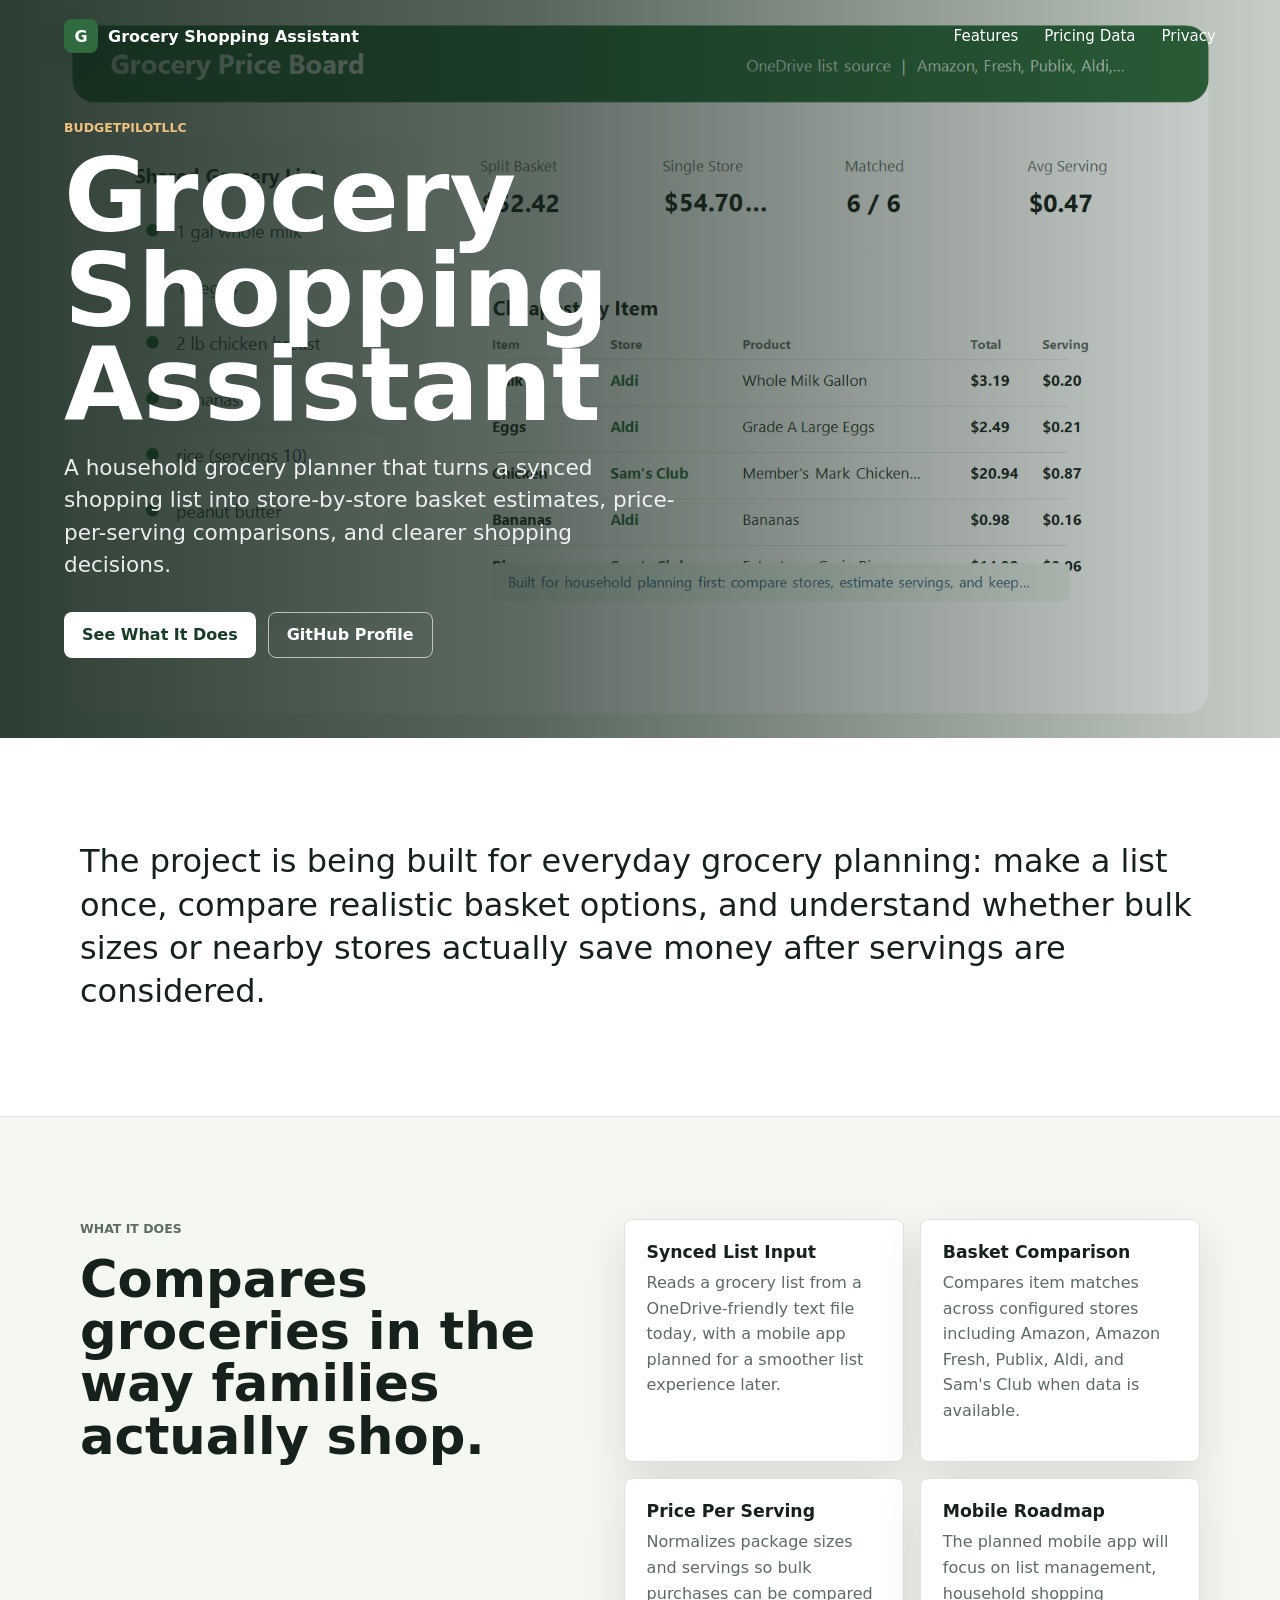
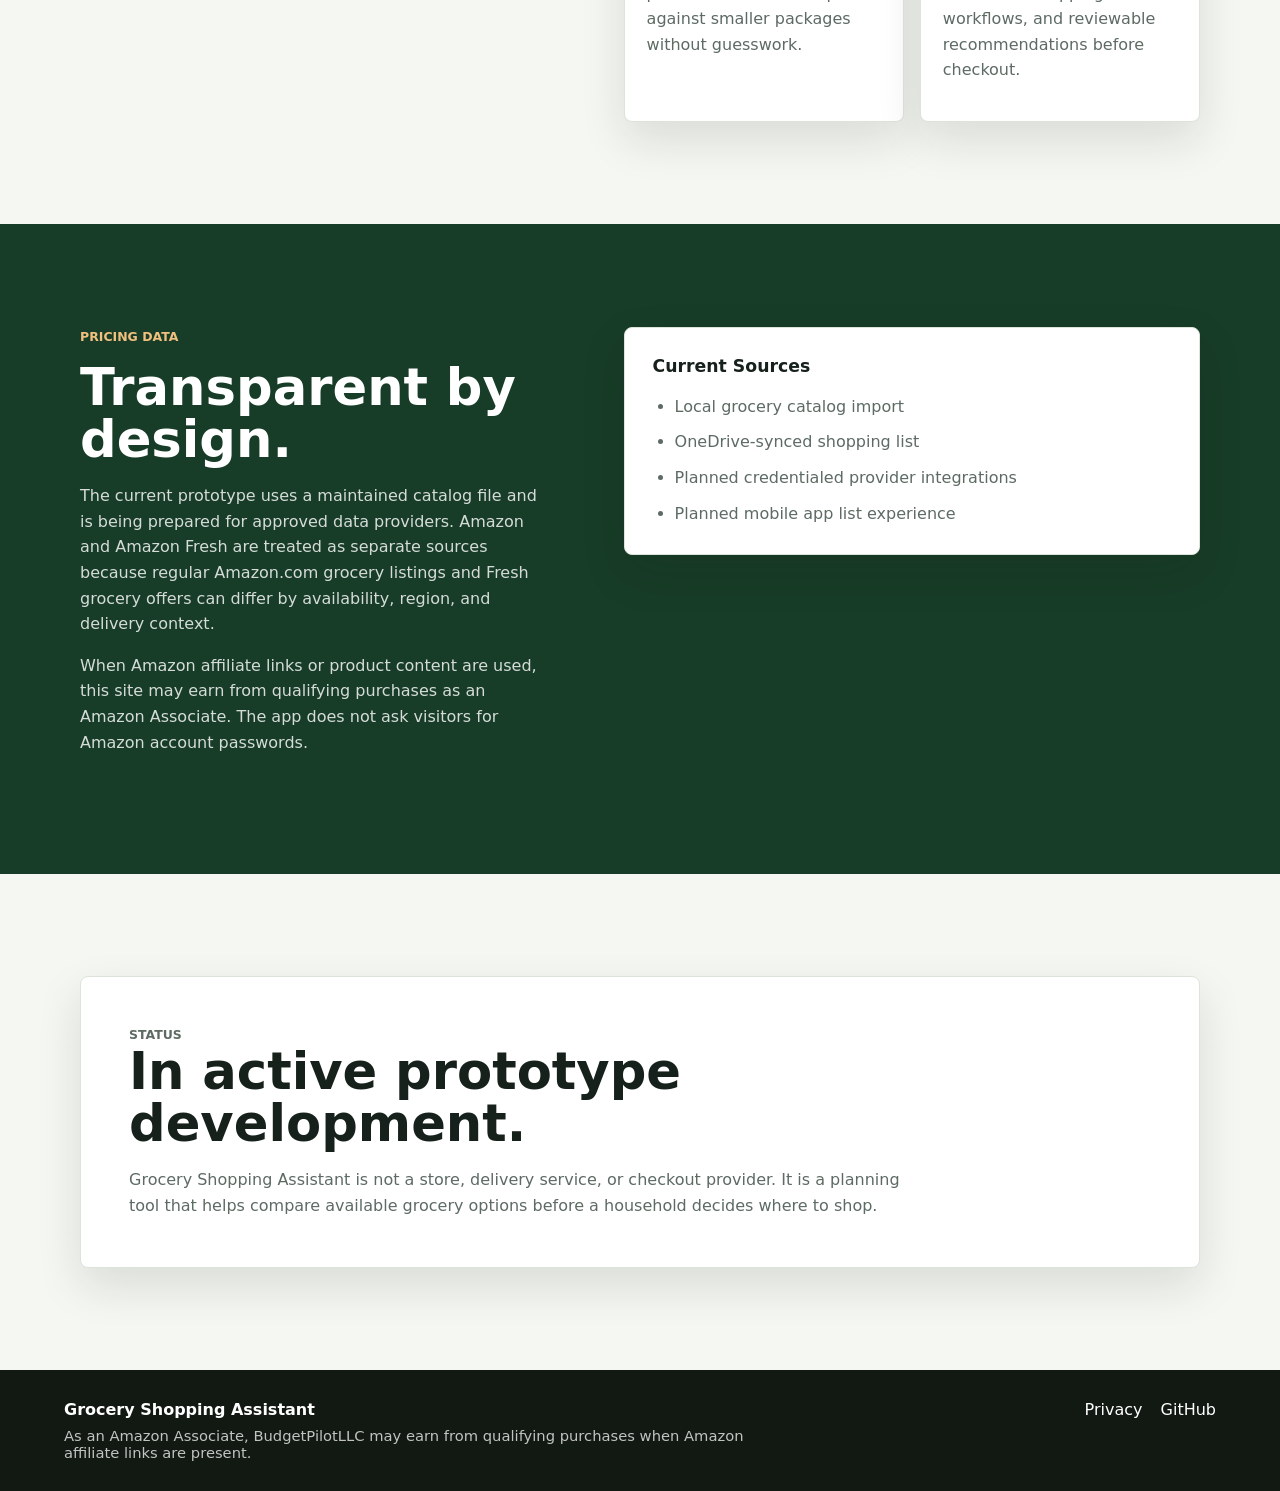
==== docs/index.html @ 8208e03b "Organize project and GitHub Pages site" ====
<!doctype html>
<html lang="en">
<head>
  <meta charset="utf-8">
  <meta name="viewport" content="width=device-width, initial-scale=1">
  <title>Grocery Shopping Assistant | BudgetPilotLLC</title>
  <meta name="description" content="Grocery Shopping Assistant helps households compare grocery basket options, estimate price per serving, and plan store trips from a synced grocery list.">
  <link rel="canonical" href="https://budgetpilotllc.github.io/grocery-shopping-assistant/">
  <meta property="og:title" content="Grocery Shopping Assistant">
  <meta property="og:description" content="A practical grocery planning tool for comparing basket options and price per serving.">
  <meta property="og:image" content="https://budgetpilotllc.github.io/grocery-shopping-assistant/assets/app-preview.png">
  <meta property="og:type" content="website">
  <link rel="stylesheet" href="site.css">
</head>
<body>
  <header class="site-nav">
    <a class="brand" href="./" aria-label="Grocery Shopping Assistant home">
      <span class="brand-mark">G</span>
      <span>Grocery Shopping Assistant</span>
    </a>
    <nav aria-label="Primary">
      <a href="#features">Features</a>
      <a href="#pricing-data">Pricing Data</a>
      <a href="privacy.html">Privacy</a>
    </nav>
  </header>

  <main>
    <section class="hero">
      <div class="hero-content">
        <p class="eyebrow">BudgetPilotLLC</p>
        <h1>Grocery Shopping Assistant</h1>
        <p class="hero-copy">A household grocery planner that turns a synced shopping list into store-by-store basket estimates, price-per-serving comparisons, and clearer shopping decisions.</p>
        <div class="hero-actions">
          <a class="button primary" href="#features">See What It Does</a>
          <a class="button secondary" href="https://github.com/BudgetPilotLLC" rel="noreferrer">GitHub Profile</a>
        </div>
      </div>
    </section>

    <section class="intro band">
      <div class="section-inner">
        <p class="lead">The project is being built for everyday grocery planning: make a list once, compare realistic basket options, and understand whether bulk sizes or nearby stores actually save money after servings are considered.</p>
      </div>
    </section>

    <section class="section" id="features">
      <div class="section-inner two-column">
        <div>
          <p class="eyebrow">What It Does</p>
          <h2>Compares groceries in the way families actually shop.</h2>
        </div>
        <div class="feature-list">
          <article>
            <h3>Synced List Input</h3>
            <p>Reads a grocery list from a OneDrive-friendly text file today, with a mobile app planned for a smoother list experience later.</p>
          </article>
          <article>
            <h3>Basket Comparison</h3>
            <p>Compares item matches across configured stores including Amazon, Amazon Fresh, Publix, Aldi, and Sam's Club when data is available.</p>
          </article>
          <article>
            <h3>Price Per Serving</h3>
            <p>Normalizes package sizes and servings so bulk purchases can be compared against smaller packages without guesswork.</p>
          </article>
          <article>
            <h3>Mobile Roadmap</h3>
            <p>The planned mobile app will focus on list management, household shopping workflows, and reviewable recommendations before checkout.</p>
          </article>
        </div>
      </div>
    </section>

    <section class="section contrast" id="pricing-data">
      <div class="section-inner split">
        <div>
          <p class="eyebrow">Pricing Data</p>
          <h2>Transparent by design.</h2>
          <p>The current prototype uses a maintained catalog file and is being prepared for approved data providers. Amazon and Amazon Fresh are treated as separate sources because regular Amazon.com grocery listings and Fresh grocery offers can differ by availability, region, and delivery context.</p>
          <p>When Amazon affiliate links or product content are used, this site may earn from qualifying purchases as an Amazon Associate. The app does not ask visitors for Amazon account passwords.</p>
        </div>
        <div class="data-panel">
          <h3>Current Sources</h3>
          <ul>
            <li>Local grocery catalog import</li>
            <li>OneDrive-synced shopping list</li>
            <li>Planned credentialed provider integrations</li>
            <li>Planned mobile app list experience</li>
          </ul>
        </div>
      </div>
    </section>

    <section class="section">
      <div class="section-inner">
        <div class="callout">
          <p class="eyebrow">Status</p>
          <h2>In active prototype development.</h2>
          <p>Grocery Shopping Assistant is not a store, delivery service, or checkout provider. It is a planning tool that helps compare available grocery options before a household decides where to shop.</p>
        </div>
      </div>
    </section>
  </main>

  <footer>
    <div>
      <strong>Grocery Shopping Assistant</strong>
      <p>As an Amazon Associate, BudgetPilotLLC may earn from qualifying purchases when Amazon affiliate links are present.</p>
    </div>
    <div class="footer-links">
      <a href="privacy.html">Privacy</a>
      <a href="https://github.com/BudgetPilotLLC" rel="noreferrer">GitHub</a>
    </div>
  </footer>
</body>
</html>
---- docs/site.css ----
:root {
  --ink: #17211b;
  --muted: #5d6b63;
  --surface: #ffffff;
  --paper: #f5f7f2;
  --line: #dce4da;
  --green: #2f6b3f;
  --green-dark: #173c27;
  --teal: #167c80;
  --blue: #315f86;
  --amber: #b56b21;
  --shadow: 0 18px 46px rgba(23, 33, 27, 0.12);
}

* {
  box-sizing: border-box;
}

html {
  scroll-behavior: smooth;
}

body {
  margin: 0;
  color: var(--ink);
  background: var(--paper);
  font-family: Inter, ui-sans-serif, system-ui, -apple-system, BlinkMacSystemFont, "Segoe UI", sans-serif;
}

a {
  color: inherit;
}

.site-nav {
  position: fixed;
  inset: 0 0 auto;
  z-index: 10;
  min-height: 72px;
  display: flex;
  align-items: center;
  justify-content: space-between;
  gap: 18px;
  padding: 16px clamp(18px, 5vw, 72px);
  color: white;
}

.site-nav.plain {
  position: sticky;
  color: var(--ink);
  background: rgba(255, 255, 255, 0.92);
  border-bottom: 1px solid var(--line);
  backdrop-filter: blur(14px);
}

.brand,
nav,
.hero-actions,
.footer-links {
  display: flex;
  align-items: center;
}

.brand {
  gap: 10px;
  text-decoration: none;
  font-weight: 800;
}

.brand-mark {
  width: 34px;
  height: 34px;
  display: grid;
  place-items: center;
  border-radius: 8px;
  background: var(--green);
  color: white;
  box-shadow: 0 8px 20px rgba(23, 33, 27, 0.18);
}

nav {
  gap: clamp(12px, 3vw, 26px);
  font-size: 0.94rem;
}

nav a,
.footer-links a {
  text-decoration: none;
  color: inherit;
}

nav a:hover,
.footer-links a:hover {
  text-decoration: underline;
}

.hero {
  min-height: 82vh;
  display: flex;
  align-items: center;
  padding: 110px clamp(18px, 5vw, 72px) 70px;
  background-image:
    linear-gradient(90deg, rgba(18, 37, 26, 0.88) 0%, rgba(18, 37, 26, 0.68) 42%, rgba(18, 37, 26, 0.18) 100%),
    url("assets/app-preview.png");
  background-size: cover;
  background-position: center;
  color: white;
}

.hero-content {
  width: min(720px, 100%);
}

.eyebrow {
  margin: 0 0 14px;
  color: var(--amber);
  font-size: 0.78rem;
  font-weight: 850;
  letter-spacing: 0;
  text-transform: uppercase;
}

.hero .eyebrow {
  color: #f0c07e;
}

h1,
h2,
h3,
p {
  margin-top: 0;
}

h1 {
  margin-bottom: 20px;
  max-width: 700px;
  font-size: clamp(3rem, 8vw, 6.6rem);
  line-height: 0.92;
  letter-spacing: 0;
}

h2 {
  margin-bottom: 18px;
  font-size: clamp(2rem, 4vw, 3.5rem);
  line-height: 1.02;
  letter-spacing: 0;
}

h3 {
  margin-bottom: 8px;
  font-size: 1.08rem;
}

.hero-copy {
  max-width: 620px;
  color: rgba(255, 255, 255, 0.9);
  font-size: clamp(1.08rem, 2vw, 1.35rem);
  line-height: 1.5;
}

.hero-actions {
  flex-wrap: wrap;
  gap: 12px;
  margin-top: 30px;
}

.button {
  min-height: 46px;
  display: inline-flex;
  align-items: center;
  justify-content: center;
  border-radius: 8px;
  padding: 0 18px;
  text-decoration: none;
  font-weight: 800;
}

.button.primary {
  color: var(--green-dark);
  background: white;
}

.button.secondary {
  color: white;
  border: 1px solid rgba(255, 255, 255, 0.64);
}

.band {
  background: var(--surface);
  border-bottom: 1px solid var(--line);
}

.section,
.intro {
  padding: clamp(54px, 8vw, 108px) clamp(18px, 5vw, 72px);
}

.section-inner {
  width: min(1120px, 100%);
  margin: 0 auto;
}

.lead {
  margin-bottom: 0;
  font-size: clamp(1.35rem, 3vw, 2rem);
  line-height: 1.35;
}

.two-column,
.split {
  display: grid;
  grid-template-columns: minmax(0, 0.9fr) minmax(0, 1.1fr);
  gap: clamp(32px, 6vw, 72px);
  align-items: start;
}

.feature-list {
  display: grid;
  grid-template-columns: repeat(2, minmax(0, 1fr));
  gap: 16px;
}

.feature-list article,
.data-panel,
.callout {
  border: 1px solid var(--line);
  border-radius: 8px;
  background: var(--surface);
  box-shadow: var(--shadow);
}

.feature-list article {
  padding: 22px;
}

.feature-list p,
.data-panel li,
.section p,
.document p {
  color: var(--muted);
  line-height: 1.6;
}

.contrast {
  color: white;
  background: var(--green-dark);
}

.contrast .eyebrow {
  color: #f0c07e;
}

.contrast p {
  color: rgba(255, 255, 255, 0.82);
}

.data-panel {
  padding: 28px;
  color: var(--ink);
}

.data-panel ul {
  margin: 18px 0 0;
  padding-left: 22px;
}

.data-panel li + li {
  margin-top: 10px;
}

.callout {
  padding: clamp(28px, 5vw, 48px);
}

.callout h2 {
  max-width: 760px;
}

.callout p {
  max-width: 780px;
  margin-bottom: 0;
}

footer {
  display: flex;
  justify-content: space-between;
  gap: 24px;
  padding: 30px clamp(18px, 5vw, 72px);
  color: white;
  background: #121913;
}

footer p {
  max-width: 680px;
  margin: 8px 0 0;
  color: rgba(255, 255, 255, 0.74);
  font-size: 0.92rem;
}

.footer-links {
  gap: 18px;
  align-self: start;
}

.plain-page {
  background: var(--surface);
}

.document {
  width: min(860px, calc(100% - 36px));
  margin: 0 auto;
  padding: clamp(54px, 8vw, 90px) 0;
}

.document h1 {
  color: var(--ink);
  font-size: clamp(2.8rem, 7vw, 4.8rem);
}

.document h2 {
  margin: 38px 0 10px;
  font-size: clamp(1.35rem, 3vw, 2rem);
}

.updated {
  color: var(--muted);
}

@media (max-width: 820px) {
  .site-nav {
    position: absolute;
    align-items: flex-start;
    flex-direction: column;
  }

  .site-nav.plain {
    position: sticky;
  }

  nav {
    width: 100%;
    justify-content: space-between;
  }

  .hero {
    min-height: 78vh;
    align-items: flex-end;
    background-image:
      linear-gradient(180deg, rgba(18, 37, 26, 0.32) 0%, rgba(18, 37, 26, 0.9) 72%),
      url("assets/app-preview.png");
  }

  .two-column,
  .split,
  .feature-list {
    grid-template-columns: 1fr;
  }

  footer {
    flex-direction: column;
  }
}
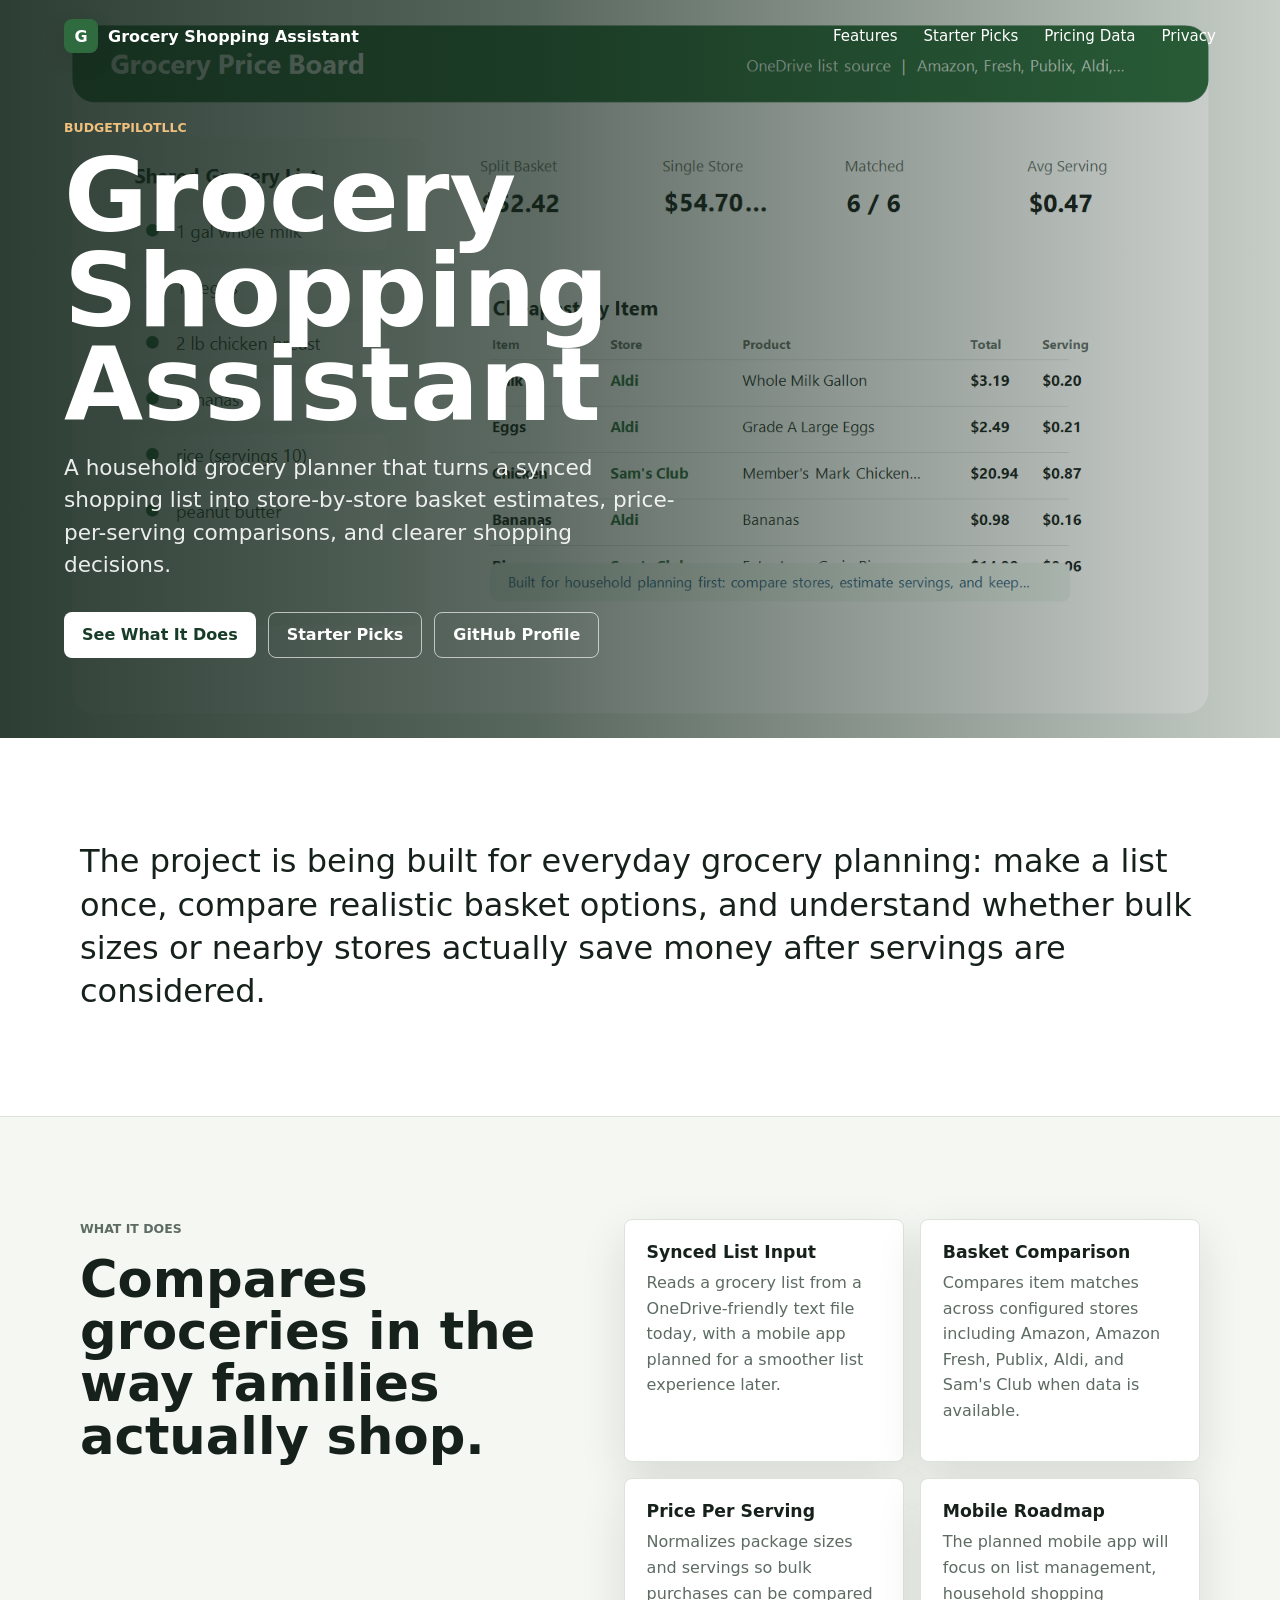
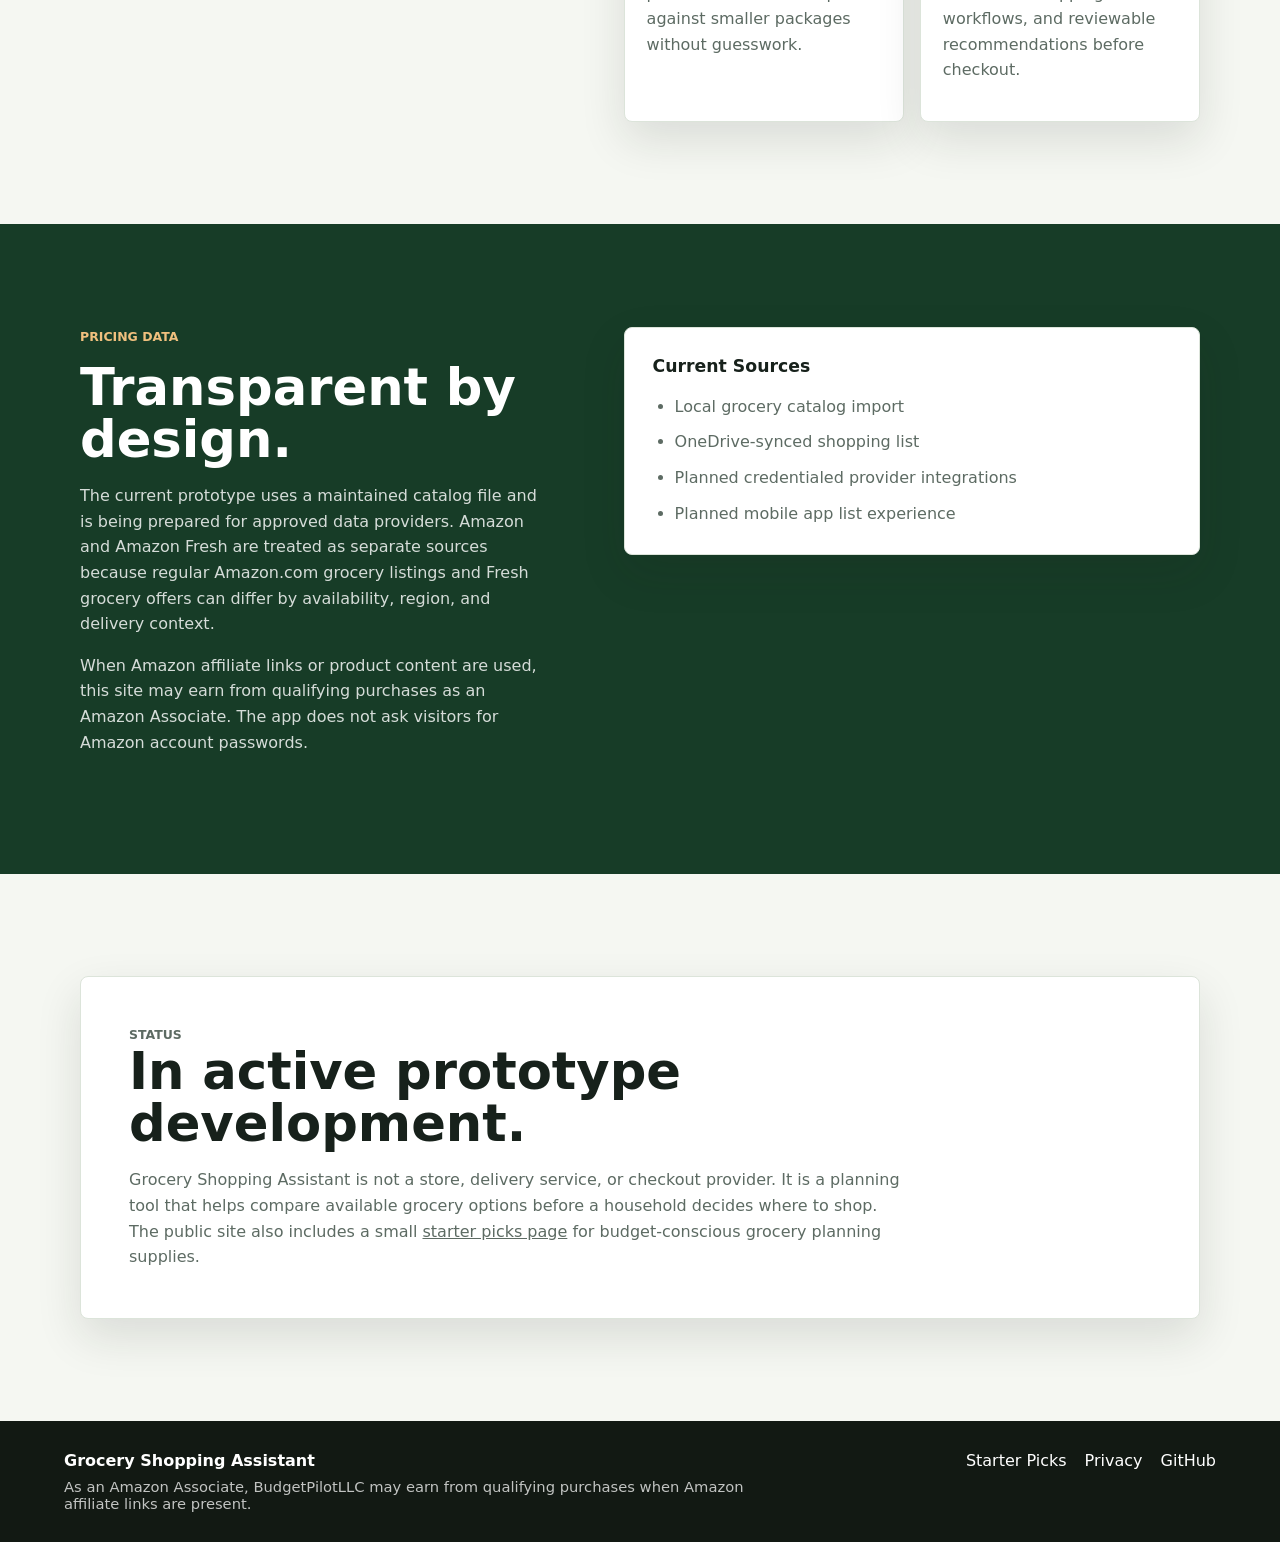
==== commit 196d1cb6: "Add grocery starter recommendations page" ====
--- a/docs/index.html
+++ b/docs/index.html
@@ -20,6 +20,7 @@
     </a>
     <nav aria-label="Primary">
       <a href="#features">Features</a>
+      <a href="recommendations.html">Starter Picks</a>
       <a href="#pricing-data">Pricing Data</a>
       <a href="privacy.html">Privacy</a>
     </nav>
@@ -33,6 +34,7 @@
         <p class="hero-copy">A household grocery planner that turns a synced shopping list into store-by-store basket estimates, price-per-serving comparisons, and clearer shopping decisions.</p>
         <div class="hero-actions">
           <a class="button primary" href="#features">See What It Does</a>
+          <a class="button secondary" href="recommendations.html">Starter Picks</a>
           <a class="button secondary" href="https://github.com/BudgetPilotLLC" rel="noreferrer">GitHub Profile</a>
         </div>
       </div>
@@ -96,7 +98,7 @@
         <div class="callout">
           <p class="eyebrow">Status</p>
           <h2>In active prototype development.</h2>
-          <p>Grocery Shopping Assistant is not a store, delivery service, or checkout provider. It is a planning tool that helps compare available grocery options before a household decides where to shop.</p>
+          <p>Grocery Shopping Assistant is not a store, delivery service, or checkout provider. It is a planning tool that helps compare available grocery options before a household decides where to shop. The public site also includes a small <a href="recommendations.html">starter picks page</a> for budget-conscious grocery planning supplies.</p>
         </div>
       </div>
     </section>
@@ -108,10 +110,10 @@
       <p>As an Amazon Associate, BudgetPilotLLC may earn from qualifying purchases when Amazon affiliate links are present.</p>
     </div>
     <div class="footer-links">
+      <a href="recommendations.html">Starter Picks</a>
       <a href="privacy.html">Privacy</a>
       <a href="https://github.com/BudgetPilotLLC" rel="noreferrer">GitHub</a>
     </div>
   </footer>
 </body>
 </html>
-
--- a/docs/site.css
+++ b/docs/site.css
@@ -305,6 +305,106 @@
   background: var(--surface);
 }
 
+.recommendations {
+  background: var(--paper);
+}
+
+.recommendations-hero {
+  padding: clamp(90px, 14vw, 150px) clamp(18px, 5vw, 72px) clamp(46px, 8vw, 86px);
+  color: white;
+  background:
+    linear-gradient(90deg, rgba(23, 60, 39, 0.95), rgba(47, 107, 63, 0.82)),
+    url("assets/app-preview.png");
+  background-size: cover;
+  background-position: center;
+}
+
+.recommendations-hero .eyebrow {
+  color: #f0c07e;
+}
+
+.recommendations-hero h1 {
+  max-width: 880px;
+  margin-bottom: 22px;
+}
+
+.recommendations-hero .lead {
+  max-width: 820px;
+  color: rgba(255, 255, 255, 0.88);
+}
+
+.compact {
+  padding-top: clamp(28px, 5vw, 44px);
+  padding-bottom: 0;
+}
+
+.compact-top {
+  padding-top: clamp(28px, 5vw, 52px);
+}
+
+.affiliate-disclosure {
+  display: flex;
+  gap: 10px;
+  align-items: flex-start;
+  padding: 18px 20px;
+  border: 1px solid rgba(181, 107, 33, 0.32);
+  border-radius: 8px;
+  background: #fff8ee;
+  color: var(--ink);
+  line-height: 1.5;
+}
+
+.affiliate-disclosure span {
+  color: var(--muted);
+}
+
+.recommendation-grid {
+  display: grid;
+  grid-template-columns: repeat(3, minmax(0, 1fr));
+  gap: 16px;
+}
+
+.pick-card {
+  min-height: 320px;
+  display: flex;
+  flex-direction: column;
+  align-items: flex-start;
+  border: 1px solid var(--line);
+  border-radius: 8px;
+  padding: 24px;
+  background: var(--surface);
+  box-shadow: var(--shadow);
+}
+
+.pick-card h2 {
+  margin-bottom: 12px;
+  font-size: clamp(1.35rem, 3vw, 2rem);
+  line-height: 1.08;
+}
+
+.pick-card p:not(.eyebrow) {
+  color: var(--muted);
+  line-height: 1.6;
+}
+
+.pick-link {
+  min-height: 42px;
+  display: inline-flex;
+  align-items: center;
+  justify-content: center;
+  margin-top: auto;
+  border-radius: 8px;
+  padding: 0 14px;
+  color: white;
+  background: var(--green);
+  font-weight: 800;
+  text-decoration: none;
+}
+
+.pick-link:hover {
+  background: var(--green-dark);
+}
+
 .document {
   width: min(860px, calc(100% - 36px));
   margin: 0 auto;
@@ -351,12 +451,16 @@
 
   .two-column,
   .split,
-  .feature-list {
+  .feature-list,
+  .recommendation-grid {
     grid-template-columns: 1fr;
+  }
+
+  .affiliate-disclosure {
+    flex-direction: column;
   }
 
   footer {
     flex-direction: column;
   }
 }
-
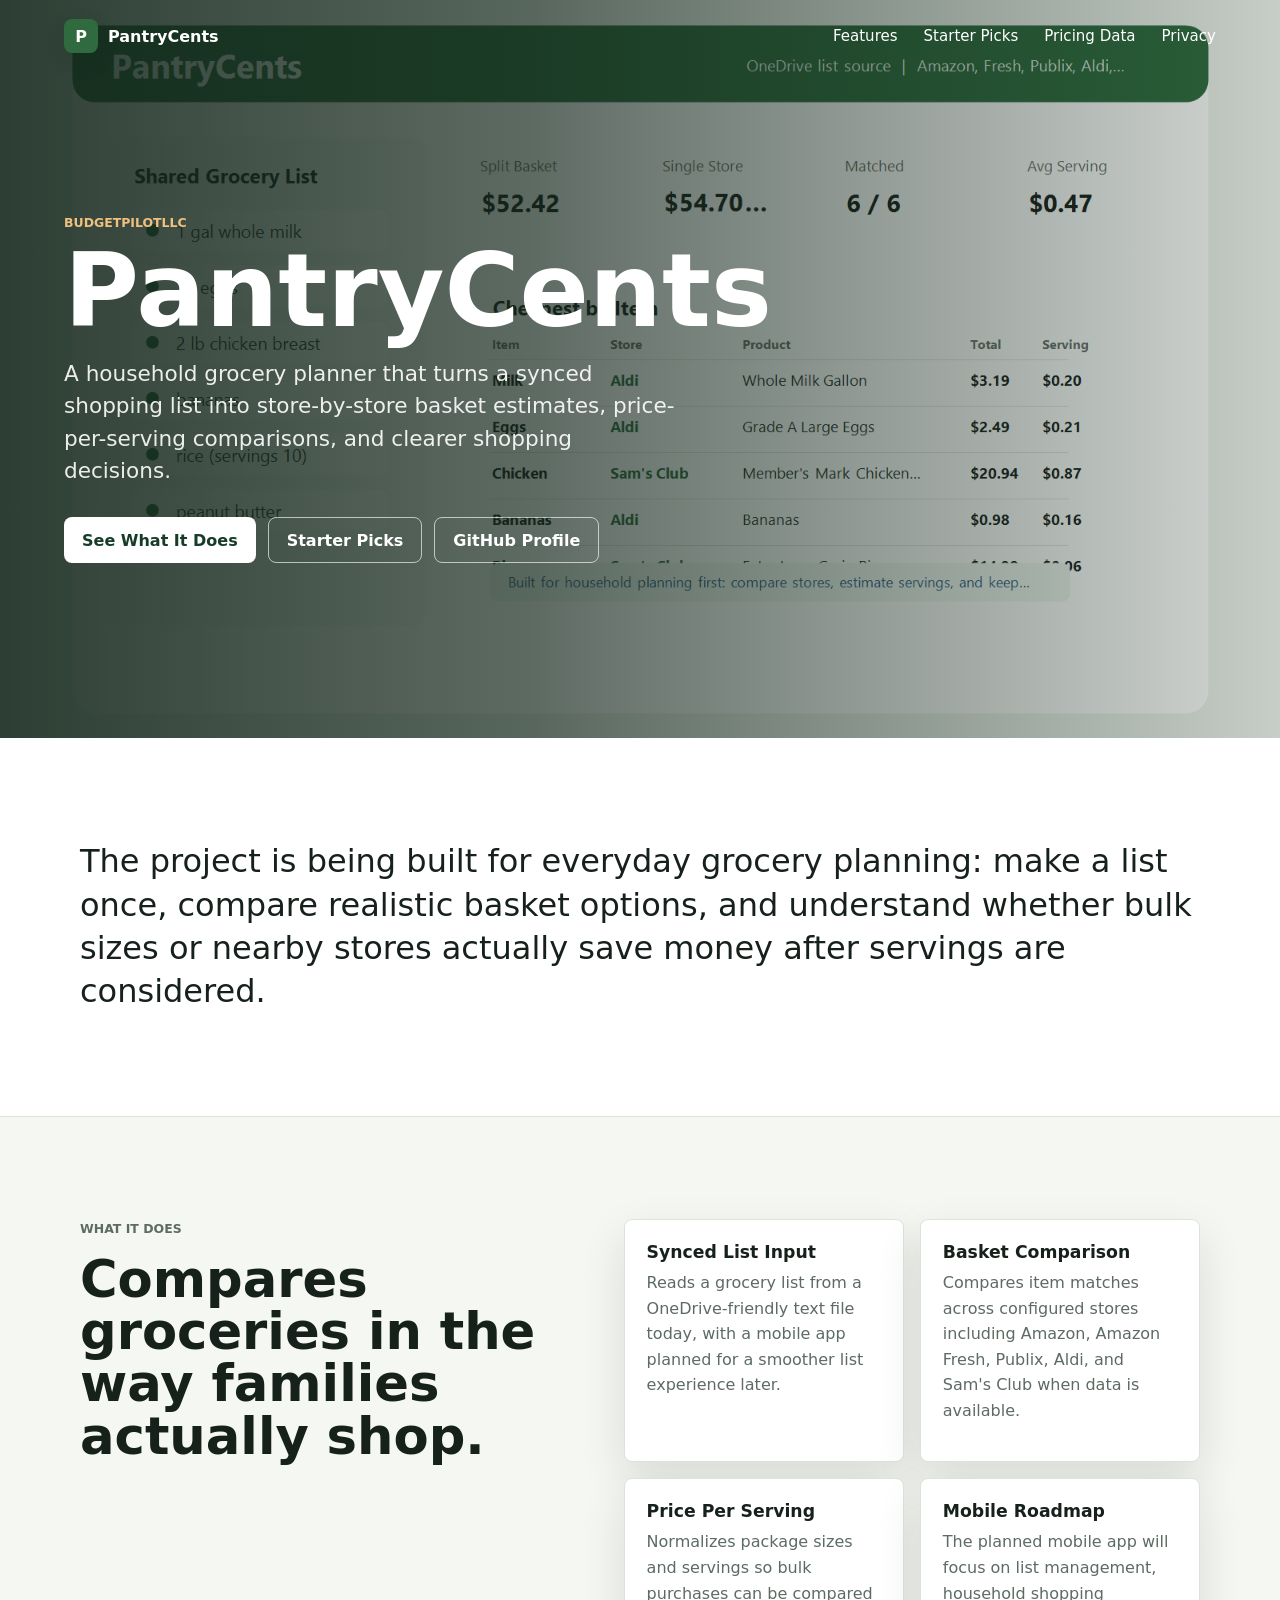
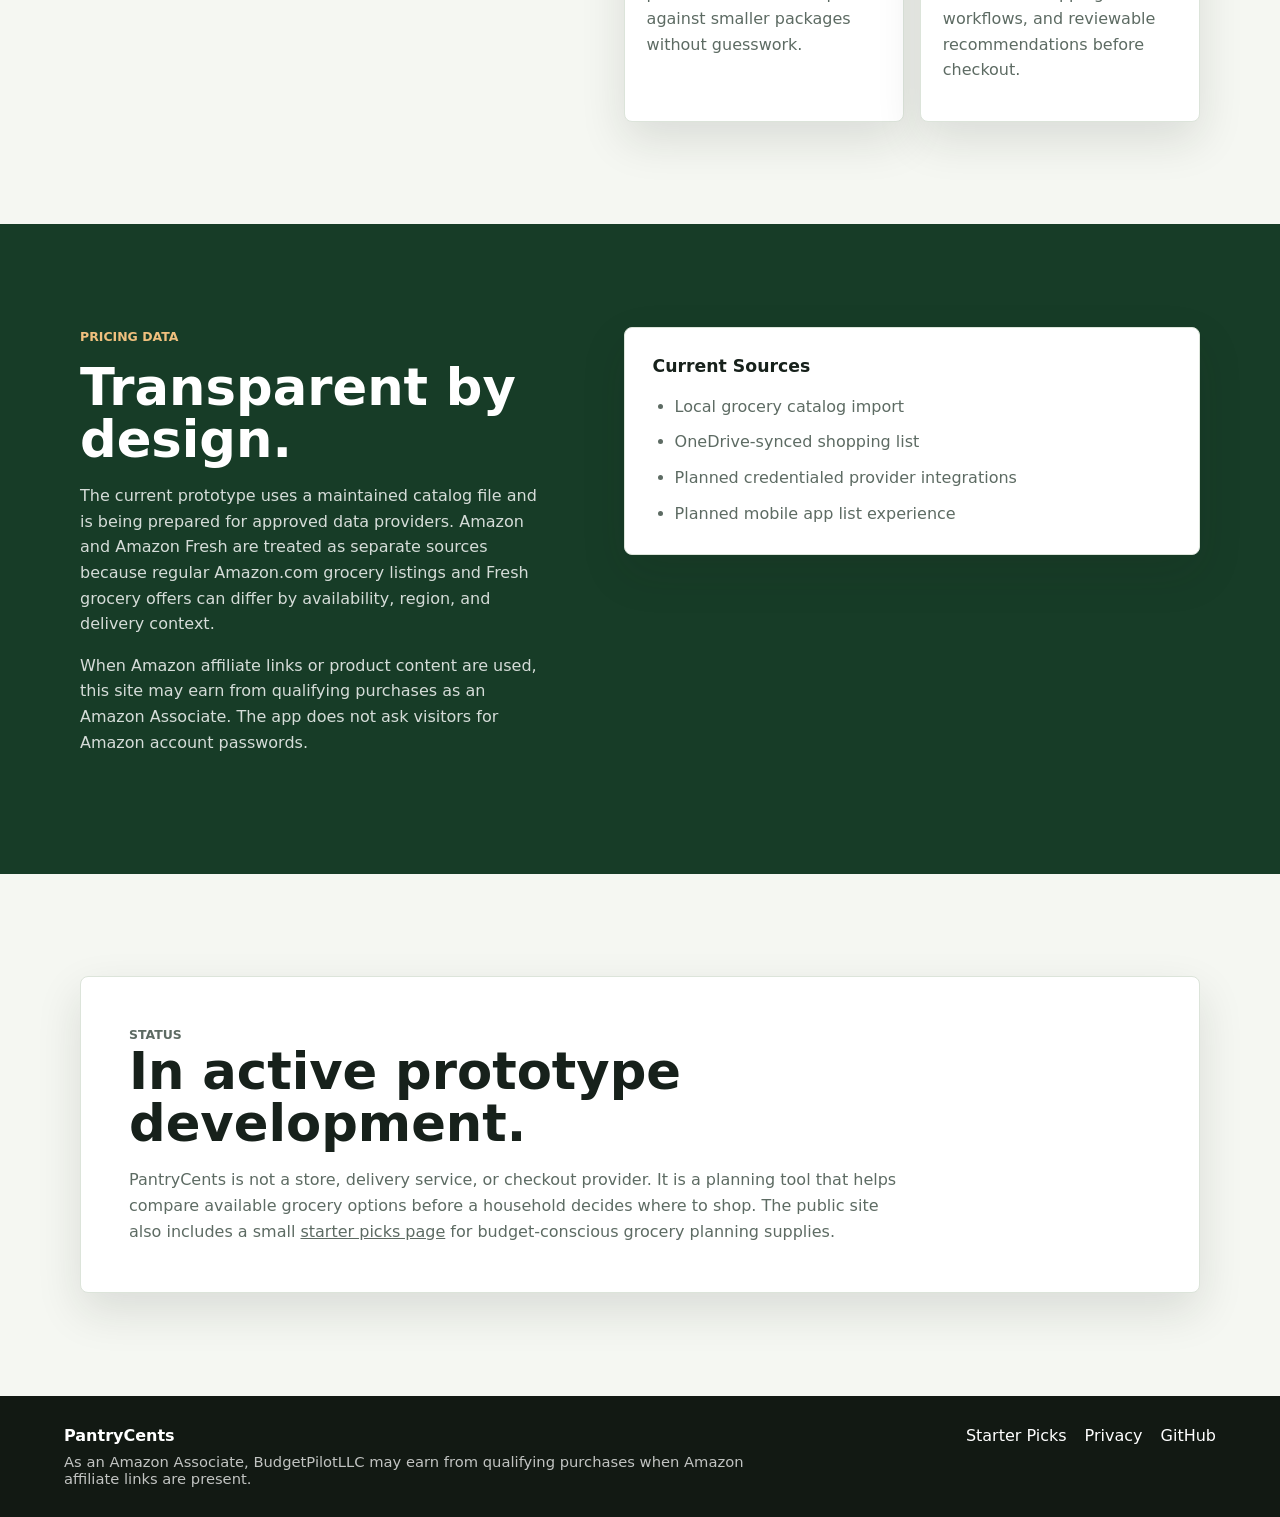
==== commit c656c171: "Rename grocery app branding to PantryCents" ====
--- a/docs/index.html
+++ b/docs/index.html
@@ -3,10 +3,10 @@
 <head>
   <meta charset="utf-8">
   <meta name="viewport" content="width=device-width, initial-scale=1">
-  <title>Grocery Shopping Assistant | BudgetPilotLLC</title>
-  <meta name="description" content="Grocery Shopping Assistant helps households compare grocery basket options, estimate price per serving, and plan store trips from a synced grocery list.">
+  <title>PantryCents | BudgetPilotLLC</title>
+  <meta name="description" content="PantryCents helps households compare grocery basket options, estimate price per serving, and plan store trips from a synced grocery list.">
   <link rel="canonical" href="https://budgetpilotllc.github.io/grocery-shopping-assistant/">
-  <meta property="og:title" content="Grocery Shopping Assistant">
+  <meta property="og:title" content="PantryCents">
   <meta property="og:description" content="A practical grocery planning tool for comparing basket options and price per serving.">
   <meta property="og:image" content="https://budgetpilotllc.github.io/grocery-shopping-assistant/assets/app-preview.png">
   <meta property="og:type" content="website">
@@ -14,9 +14,9 @@
 </head>
 <body>
   <header class="site-nav">
-    <a class="brand" href="./" aria-label="Grocery Shopping Assistant home">
-      <span class="brand-mark">G</span>
-      <span>Grocery Shopping Assistant</span>
+    <a class="brand" href="./" aria-label="PantryCents home">
+      <span class="brand-mark">P</span>
+      <span>PantryCents</span>
     </a>
     <nav aria-label="Primary">
       <a href="#features">Features</a>
@@ -30,7 +30,7 @@
     <section class="hero">
       <div class="hero-content">
         <p class="eyebrow">BudgetPilotLLC</p>
-        <h1>Grocery Shopping Assistant</h1>
+        <h1>PantryCents</h1>
         <p class="hero-copy">A household grocery planner that turns a synced shopping list into store-by-store basket estimates, price-per-serving comparisons, and clearer shopping decisions.</p>
         <div class="hero-actions">
           <a class="button primary" href="#features">See What It Does</a>
@@ -98,7 +98,7 @@
         <div class="callout">
           <p class="eyebrow">Status</p>
           <h2>In active prototype development.</h2>
-          <p>Grocery Shopping Assistant is not a store, delivery service, or checkout provider. It is a planning tool that helps compare available grocery options before a household decides where to shop. The public site also includes a small <a href="recommendations.html">starter picks page</a> for budget-conscious grocery planning supplies.</p>
+          <p>PantryCents is not a store, delivery service, or checkout provider. It is a planning tool that helps compare available grocery options before a household decides where to shop. The public site also includes a small <a href="recommendations.html">starter picks page</a> for budget-conscious grocery planning supplies.</p>
         </div>
       </div>
     </section>
@@ -106,7 +106,7 @@
 
   <footer>
     <div>
-      <strong>Grocery Shopping Assistant</strong>
+      <strong>PantryCents</strong>
       <p>As an Amazon Associate, BudgetPilotLLC may earn from qualifying purchases when Amazon affiliate links are present.</p>
     </div>
     <div class="footer-links">
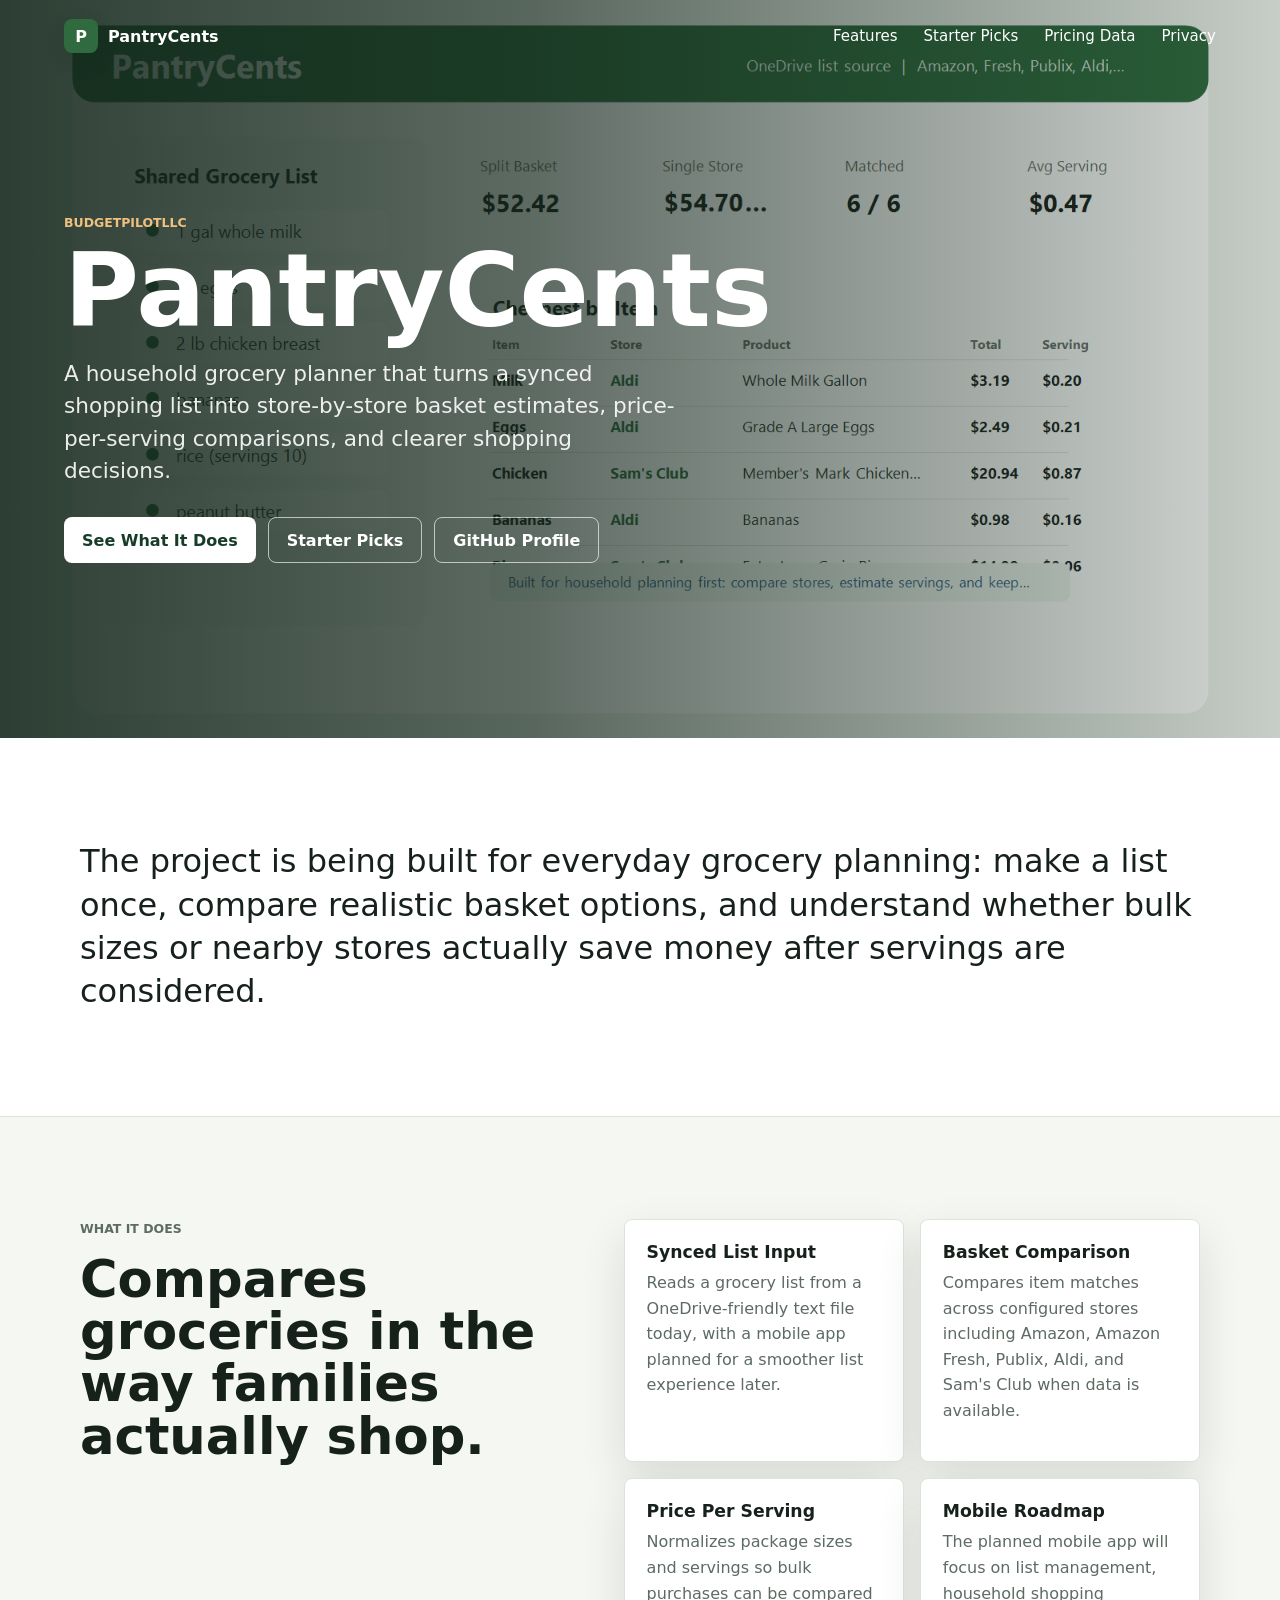
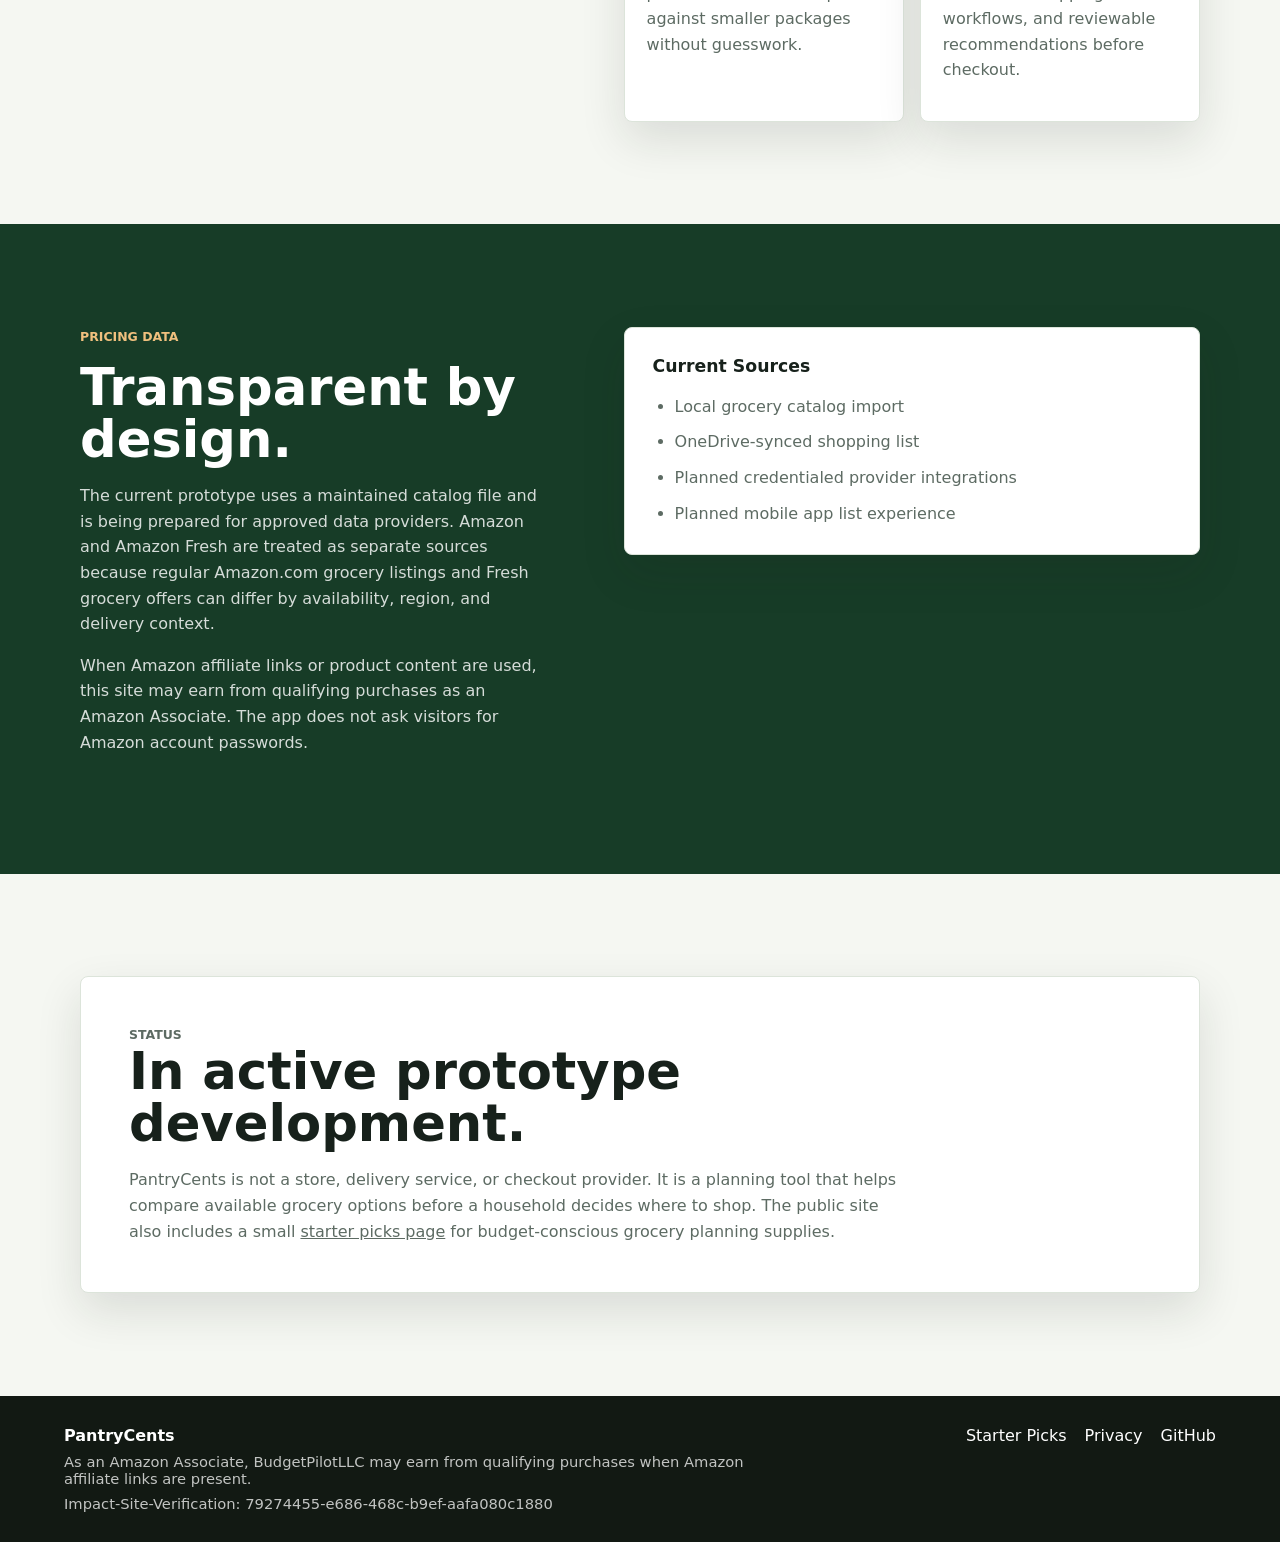
==== commit a1466122: "Add Impact content verification text" ====
--- a/docs/index.html
+++ b/docs/index.html
@@ -5,6 +5,7 @@
   <meta name="viewport" content="width=device-width, initial-scale=1">
   <title>PantryCents | BudgetPilotLLC</title>
   <meta name="description" content="PantryCents helps households compare grocery basket options, estimate price per serving, and plan store trips from a synced grocery list.">
+  <meta name='impact-site-verification' value='79274455-e686-468c-b9ef-aafa080c1880'>
   <link rel="canonical" href="https://budgetpilotllc.github.io/grocery-shopping-assistant/">
   <meta property="og:title" content="PantryCents">
   <meta property="og:description" content="A practical grocery planning tool for comparing basket options and price per serving.">
@@ -108,6 +109,7 @@
     <div>
       <strong>PantryCents</strong>
       <p>As an Amazon Associate, BudgetPilotLLC may earn from qualifying purchases when Amazon affiliate links are present.</p>
+      <p>Impact-Site-Verification: 79274455-e686-468c-b9ef-aafa080c1880</p>
     </div>
     <div class="footer-links">
       <a href="recommendations.html">Starter Picks</a>
